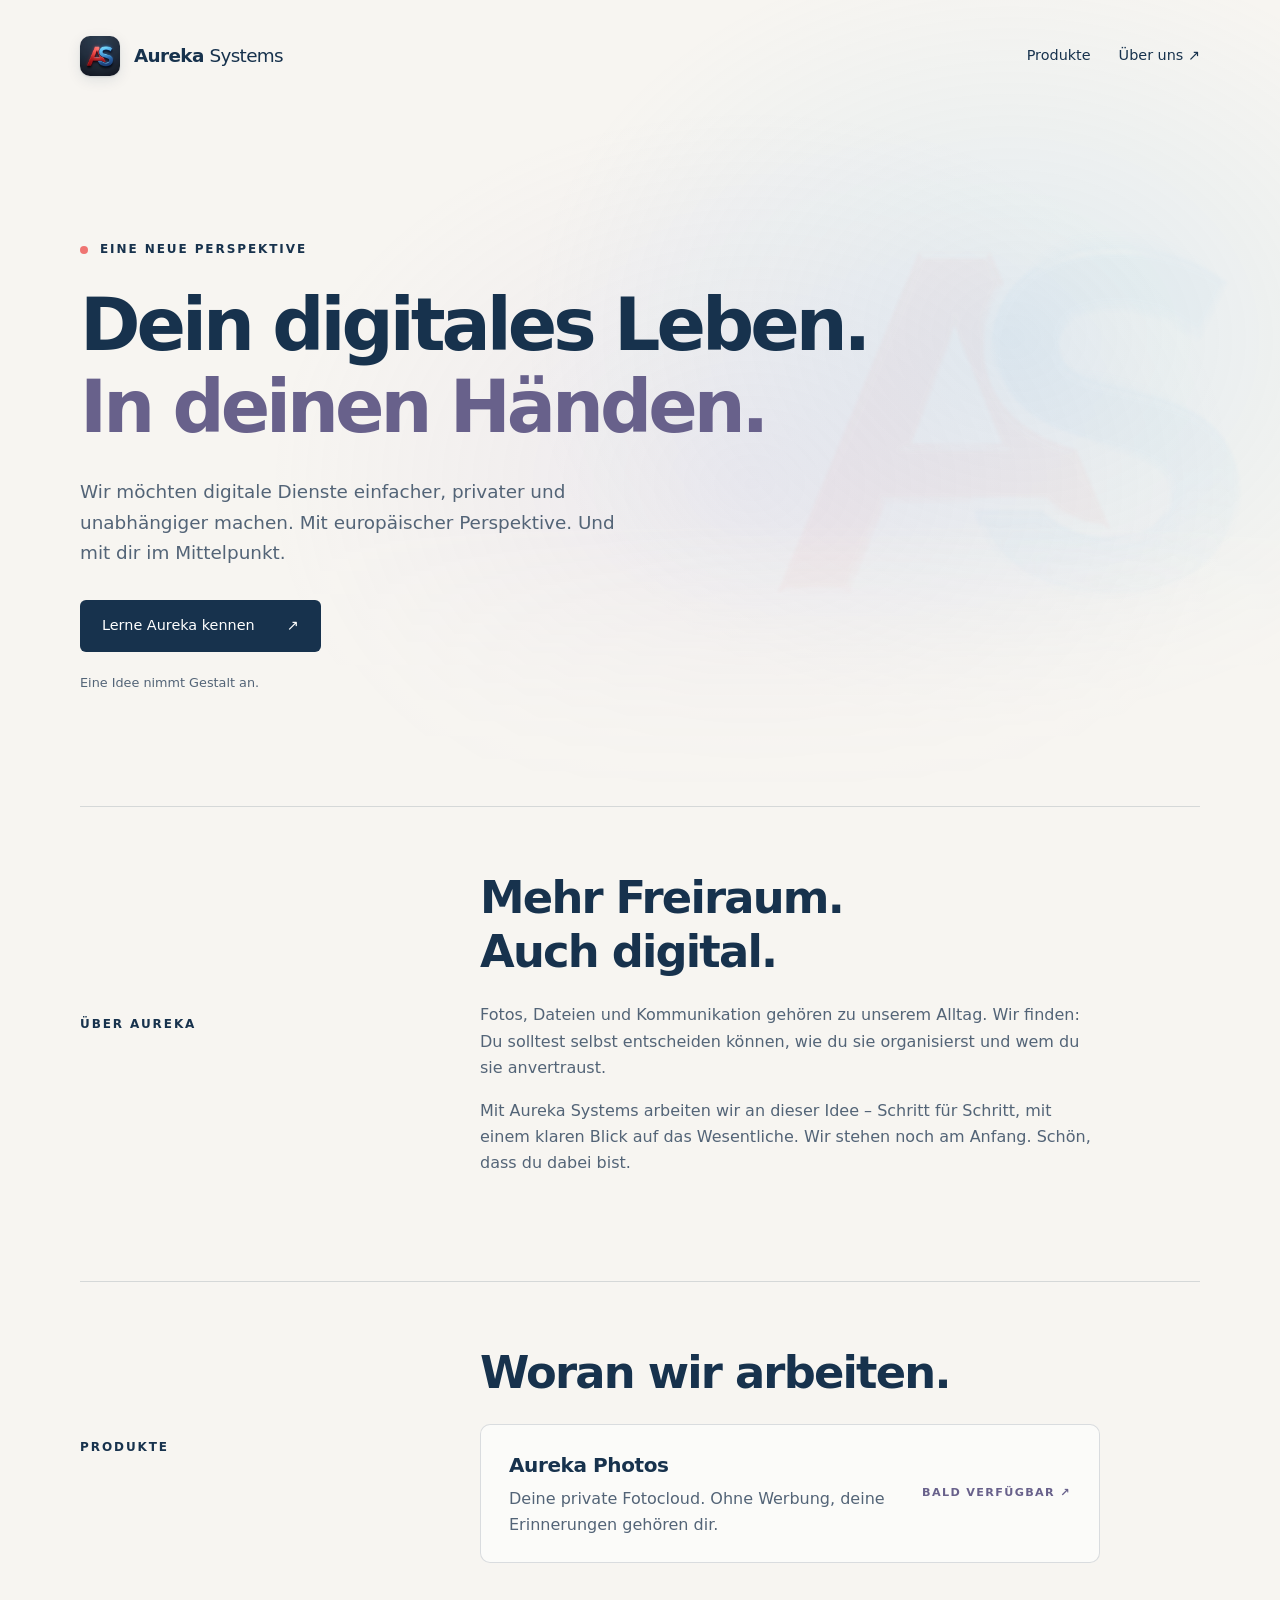
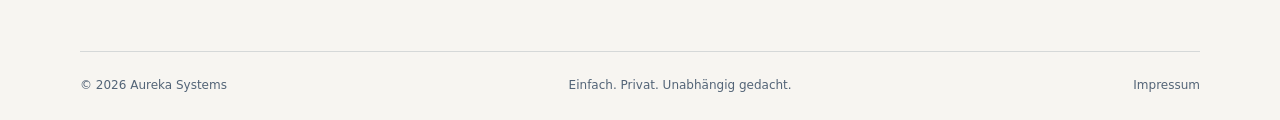
==== public/index.html @ a75b868a "Show the release first in the footer and link it to GitHub" ====
<!doctype html>
<html lang="de">
<head>
<meta charset="utf-8">
<meta name="viewport" content="width=device-width, initial-scale=1">
<meta name="description" content="Aureka Systems – dein digitales Leben. Einfach, privat und unabhängig gedacht.">
<meta name="theme-color" content="#f7f5f1">
<title>Aureka Systems – Dein digitales Leben. In deinen Händen.</title>
<link rel="icon" href="favicon.ico" sizes="48x48">
<link rel="icon" href="assets/favicon-32.png" type="image/png" sizes="32x32">
<link rel="apple-touch-icon" href="apple-touch-icon.png">
<link rel="stylesheet" href="assets/style.css">
</head>
<body>
<a class="skip-link" href="#main">Zum Inhalt</a>
<header class="header wrap">
<a class="brand" href="./"><img class="brand-mark" src="assets/logo.png" alt="" width="40" height="40"><span>Aureka <span class="brand-light">Systems</span></span></a>
<nav aria-label="Hauptnavigation"><a href="#products">Produkte</a><a href="#about">Über uns ↗</a></nav>
</header>
<main id="main">
<section class="hero wrap" aria-labelledby="hero-title">
<p class="eyebrow"><span aria-hidden="true"></span> Eine neue Perspektive</p>
<h1 id="hero-title">Dein digitales Leben.<br><span>In deinen Händen.</span></h1>
<p class="intro">Wir möchten digitale Dienste einfacher, privater und unabhängiger machen. Mit europäischer Perspektive. Und mit dir im Mittelpunkt.</p>
<a class="button" href="#about">Lerne Aureka kennen <span aria-hidden="true">↗</span></a>
<p class="hero-note">Eine Idee nimmt Gestalt an.</p>
</section>
<section class="about wrap" id="about" aria-labelledby="about-title">
<p class="eyebrow">Über Aureka</p>
<div><h2 id="about-title">Mehr Freiraum.<br>Auch digital.</h2>
<p>Fotos, Dateien und Kommunikation gehören zu unserem Alltag. Wir finden: Du solltest selbst entscheiden können, wie du sie organisierst und wem du sie anvertraust.</p>
<p>Mit Aureka Systems arbeiten wir an dieser Idee – Schritt für Schritt, mit einem klaren Blick auf das Wesentliche. Wir stehen noch am Anfang. Schön, dass du dabei bist.</p>
</div>
</section>
<section class="products wrap" id="products" aria-labelledby="products-title">
<p class="eyebrow">Produkte</p>
<div><h2 id="products-title">Woran wir arbeiten.</h2>
<a class="product" href="products/photos.html"><div><h3>Aureka Photos</h3><p>Deine private Fotocloud. Ohne Werbung, deine Erinnerungen gehören dir.</p></div><span class="product-tag">Bald verfügbar ↗</span></a>
</div>
</section>
</main>
<footer class="footer wrap"><span><!-- version -->© 2026 Aureka Systems</span><span>Einfach. Privat. Unabhängig gedacht.</span><a href="impressum.html">Impressum</a></footer>
</body>
</html>
---- public/assets/style.css ----
:root { color-scheme: light; --paper: #f7f5f1; --navy: #17324d; --muted: #536477; --wrap: min(1120px, calc(100vw - 64px)); }
* { box-sizing: border-box; }
html { scroll-behavior: smooth; scroll-padding-top: 2rem; }
body { margin: 0; min-height: 100vh; min-height: 100dvh; display: flex; flex-direction: column; overflow-x: clip; background: var(--paper); color: var(--navy); font-family: "Segoe UI", system-ui, sans-serif; line-height: 1.65; -webkit-font-smoothing: antialiased; }
a { color: inherit; text-underline-offset: .25em; }
a:focus-visible { outline: 3px solid var(--navy); outline-offset: 6px; }
.wrap { width: min(1120px, calc(100% - 64px)); margin-inline: auto; }
main { flex: 1 0 auto; }
.skip-link { position: absolute; top: -100px; left: 24px; padding: 12px; background: white; z-index: 2; }
.skip-link:focus { top: 12px; }
.header { min-height: 112px; display: flex; align-items: center; justify-content: space-between; gap: 24px; }
.brand { display: inline-flex; align-items: center; gap: 14px; font-size: 1.15rem; font-weight: 650; text-decoration: none; letter-spacing: -.035em; }
.brand-light { font-weight: 400; }
.brand-mark { display: block; width: 40px; height: 40px; border-radius: 10px; box-shadow: 0 1px 2px #17324d1f, 0 4px 14px #17324d1a; }
nav { display: flex; gap: 28px; }
nav a { font-size: .9rem; text-decoration: none; }
nav a:hover { text-decoration: underline; }
.hero { position: relative; padding-block: clamp(72px, 10vw, 144px) 100px; }
/* Glow spans the full viewport width and fades out softly, so it never ends in a visible edge on wide screens. */
.hero::before { content: ""; position: absolute; z-index: -1; pointer-events: none; top: -112px; bottom: 0; left: calc(50% - 50vw); right: calc(50% - 50vw); background: radial-gradient(ellipse calc(var(--wrap) * .62) 560px at calc(50% + var(--wrap) * .33) 42%, #6db7e824, transparent 70%), radial-gradient(ellipse calc(var(--wrap) * .6) 520px at calc(50% + var(--wrap) * .1) 60%, #a99ad820, transparent 72%); -webkit-mask-image: linear-gradient(to bottom, #000 65%, transparent); mask-image: linear-gradient(to bottom, #000 65%, transparent); }
/* The AS mark, barely visible, sits where the glow is brightest. */
.hero::after { content: ""; position: absolute; z-index: -1; pointer-events: none; width: min(520px, 44%); aspect-ratio: 598 / 462; left: calc(83% - min(260px, 22%)); top: 44%; transform: translateY(-50%); background: url("as-watermark.webp") center / contain no-repeat; opacity: .045; filter: blur(1.5px); }
.eyebrow { display: flex; align-items: center; gap: 12px; font-size: .75rem; font-weight: 650; letter-spacing: .16em; text-transform: uppercase; margin: 0 0 24px; }
.eyebrow > span { height: 8px; width: 8px; border-radius: 50%; background: #ef7472; }
h1 { font-size: clamp(2.6rem, 5.7vw, 4.8rem); font-weight: 550; line-height: 1.12; letter-spacing: -.055em; margin: 0 0 30px; }
h1 > span { color: #68618b; }
.intro { max-width: 560px; color: var(--muted); font-size: 1.15rem; margin: 0 0 32px; }
.button { display: inline-flex; gap: 32px; align-items: center; padding: 14px 22px; border-radius: 6px; background: var(--navy); color: white; text-decoration: none; font-size: .9rem; }
.button:hover { background: #284963; }
.hero-note { color: var(--muted); font-size: .8rem; margin-top: 20px; }
.about { border-top: 1px solid #17324d26; display: grid; grid-template-columns: 1fr 2fr; gap: 40px; padding-block: 64px 88px; }
.about .eyebrow { padding-top: 10px; }
h2 { font-size: clamp(2rem, 3.5vw, 2.8rem); line-height: 1.2; letter-spacing: -.04em; font-weight: 550; margin: 0 0 24px; }
.about p:not(.eyebrow) { max-width: 620px; color: var(--muted); }
.products { border-top: 1px solid #17324d26; display: grid; grid-template-columns: 1fr 2fr; gap: 40px; padding-block: 64px 88px; }
.products .eyebrow { padding-top: 10px; }
.product { display: flex; justify-content: space-between; align-items: center; gap: 24px; max-width: 620px; padding: 24px 28px; border: 1px solid #17324d26; border-radius: 10px; background: #ffffff8c; text-decoration: none; transition: border-color .2s, background .2s; }
.product:hover { border-color: #17324d59; background: #fff; }
.product h3 { font-size: 1.25rem; font-weight: 600; letter-spacing: -.02em; margin: 0 0 4px; }
.product p { color: var(--muted); margin: 0; }
.product-tag { font-size: .7rem; font-weight: 650; letter-spacing: .12em; text-transform: uppercase; color: #68618b; white-space: nowrap; }
.footer { display: flex; justify-content: space-between; gap: 20px; border-top: 1px solid #17324d26; padding-block: 24px; color: var(--muted); font-size: .75rem; }
.footer a { text-decoration: none; }
.version::after { content: "·"; margin-inline: .5em; }
.version { opacity: .7; font-variant-numeric: tabular-nums; }
.footer a:hover { text-decoration: underline; }
.legal > * { max-width: 760px; }
.legal { padding-block: clamp(48px, 7vw, 96px) 88px; }
.legal h1 { font-size: clamp(2.2rem, 4.5vw, 3.4rem); margin-bottom: 20px; }
.legal h2 { font-size: 1.15rem; letter-spacing: -.01em; font-weight: 650; margin: 44px 0 12px; }
.legal p, .legal dd { color: var(--muted); }
.legal p { margin: 0 0 12px; }
.legal-lead { font-size: 1.05rem; }
.legal-list { display: grid; grid-template-columns: 16rem 1fr; gap: 6px 24px; margin: 0; }
.legal-list dt { font-weight: 600; }
.legal-list dd { margin: 0; overflow-wrap: anywhere; }
@media (max-width: 600px) {
:root { --wrap: calc(100vw - 40px); }
.wrap { width: calc(100% - 40px); }
.header { min-height: 88px; gap: 12px; }
.brand { gap: 10px; font-size: 1rem; }
.brand-mark { width: 34px; height: 34px; border-radius: 8px; }
nav { gap: 16px; }
nav a { font-size: .8rem; }
.hero { padding-block: 64px 72px; }
.hero::after { width: 74%; left: auto; right: -6%; top: 48%; opacity: .05; filter: blur(1px); }
.intro { font-size: 1rem; }
.about, .products { grid-template-columns: 1fr; gap: 8px; padding-block: 40px 56px; }
.product { flex-direction: column; align-items: flex-start; gap: 8px; padding: 20px; }
.footer { flex-direction: column; gap: 4px; }
.legal-list { grid-template-columns: 1fr; gap: 0; }
.legal-list dd { margin-bottom: 10px; }
}
@media (prefers-reduced-motion: reduce) { html { scroll-behavior: auto; } }
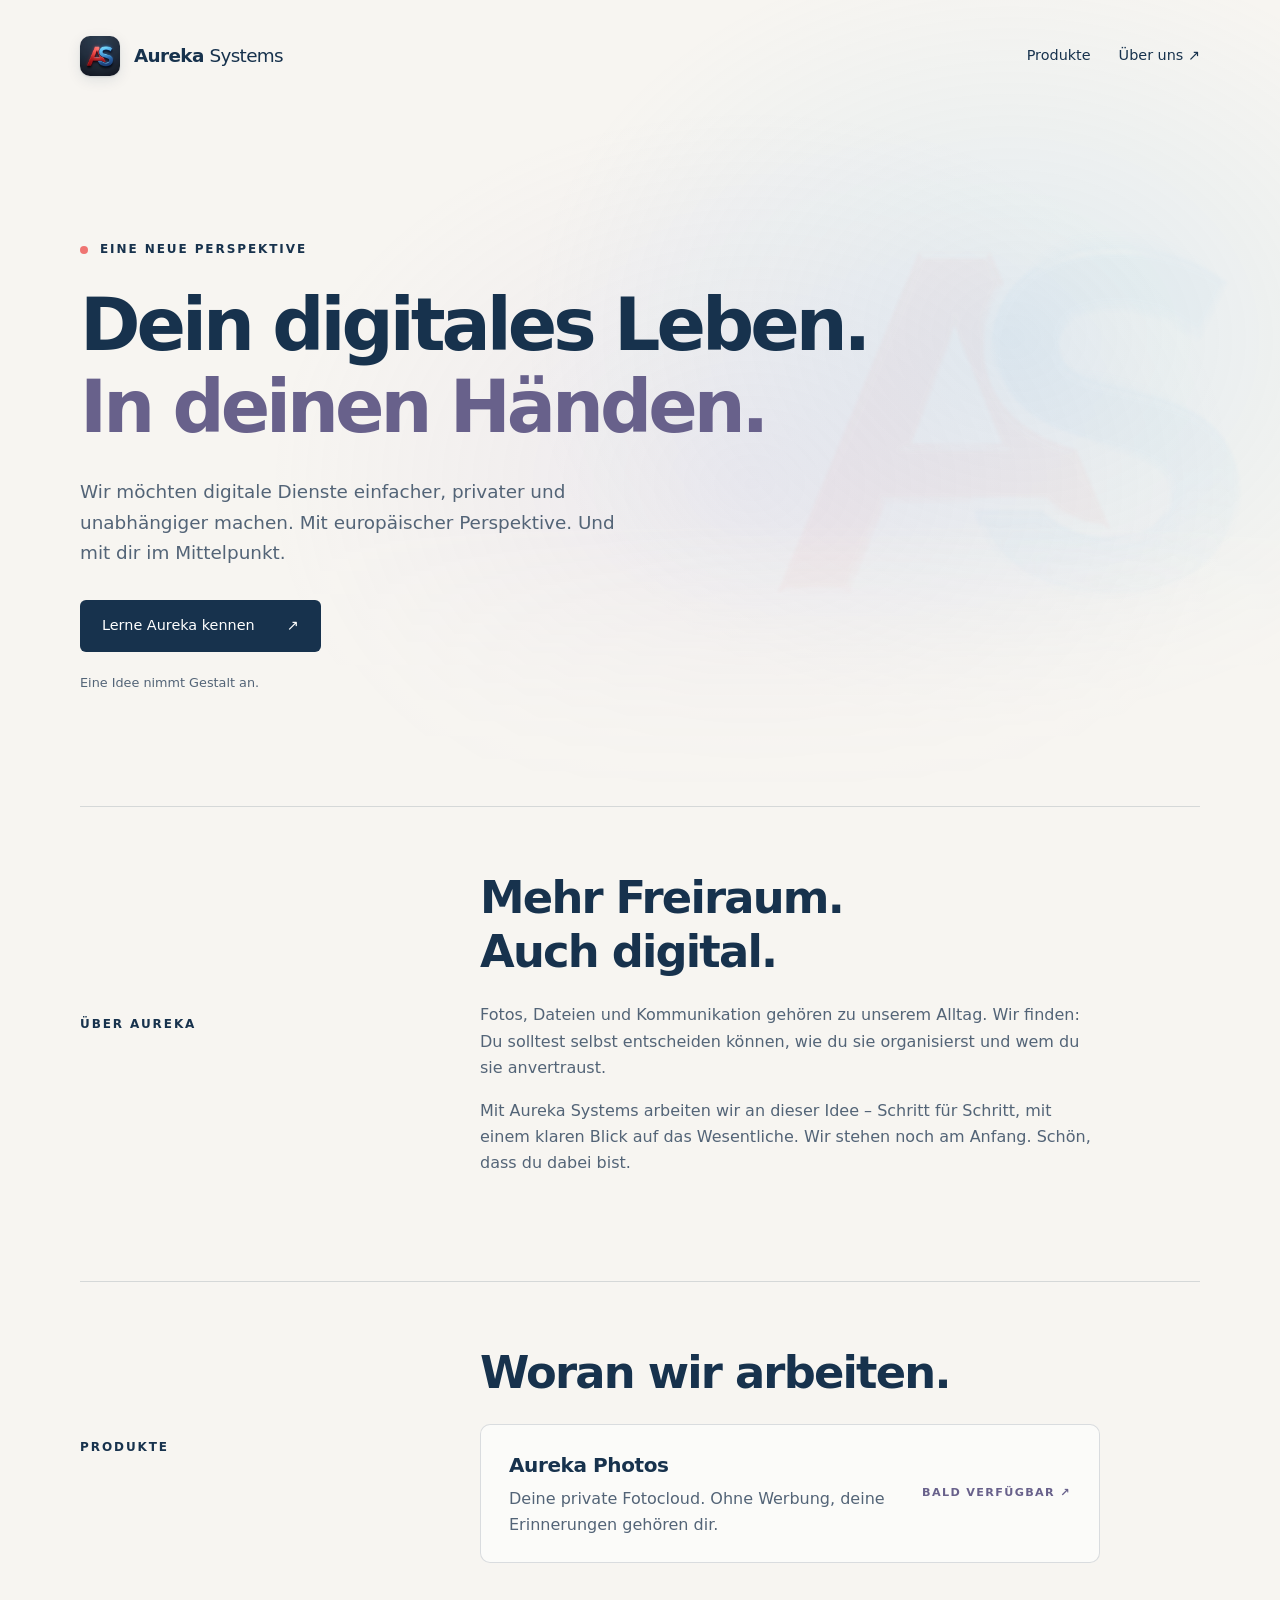
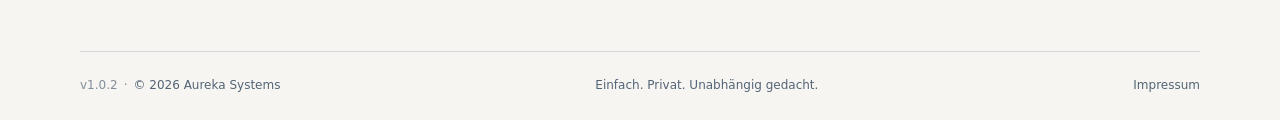
==== commit fc92e273: "Release v1.0.2" ====
--- a/public/index.html
+++ b/public/index.html
@@ -39,6 +39,6 @@
 </div>
 </section>
 </main>
-<footer class="footer wrap"><span><!-- version -->© 2026 Aureka Systems</span><span>Einfach. Privat. Unabhängig gedacht.</span><a href="impressum.html">Impressum</a></footer>
+<footer class="footer wrap"><span><span class="version"><a href="https://github.com/aurekasystems/aureka.at/releases/tag/v1.0.2">v1.0.2</a></span>© 2026 Aureka Systems</span><span>Einfach. Privat. Unabhängig gedacht.</span><a href="impressum.html">Impressum</a></footer>
 </body>
 </html>
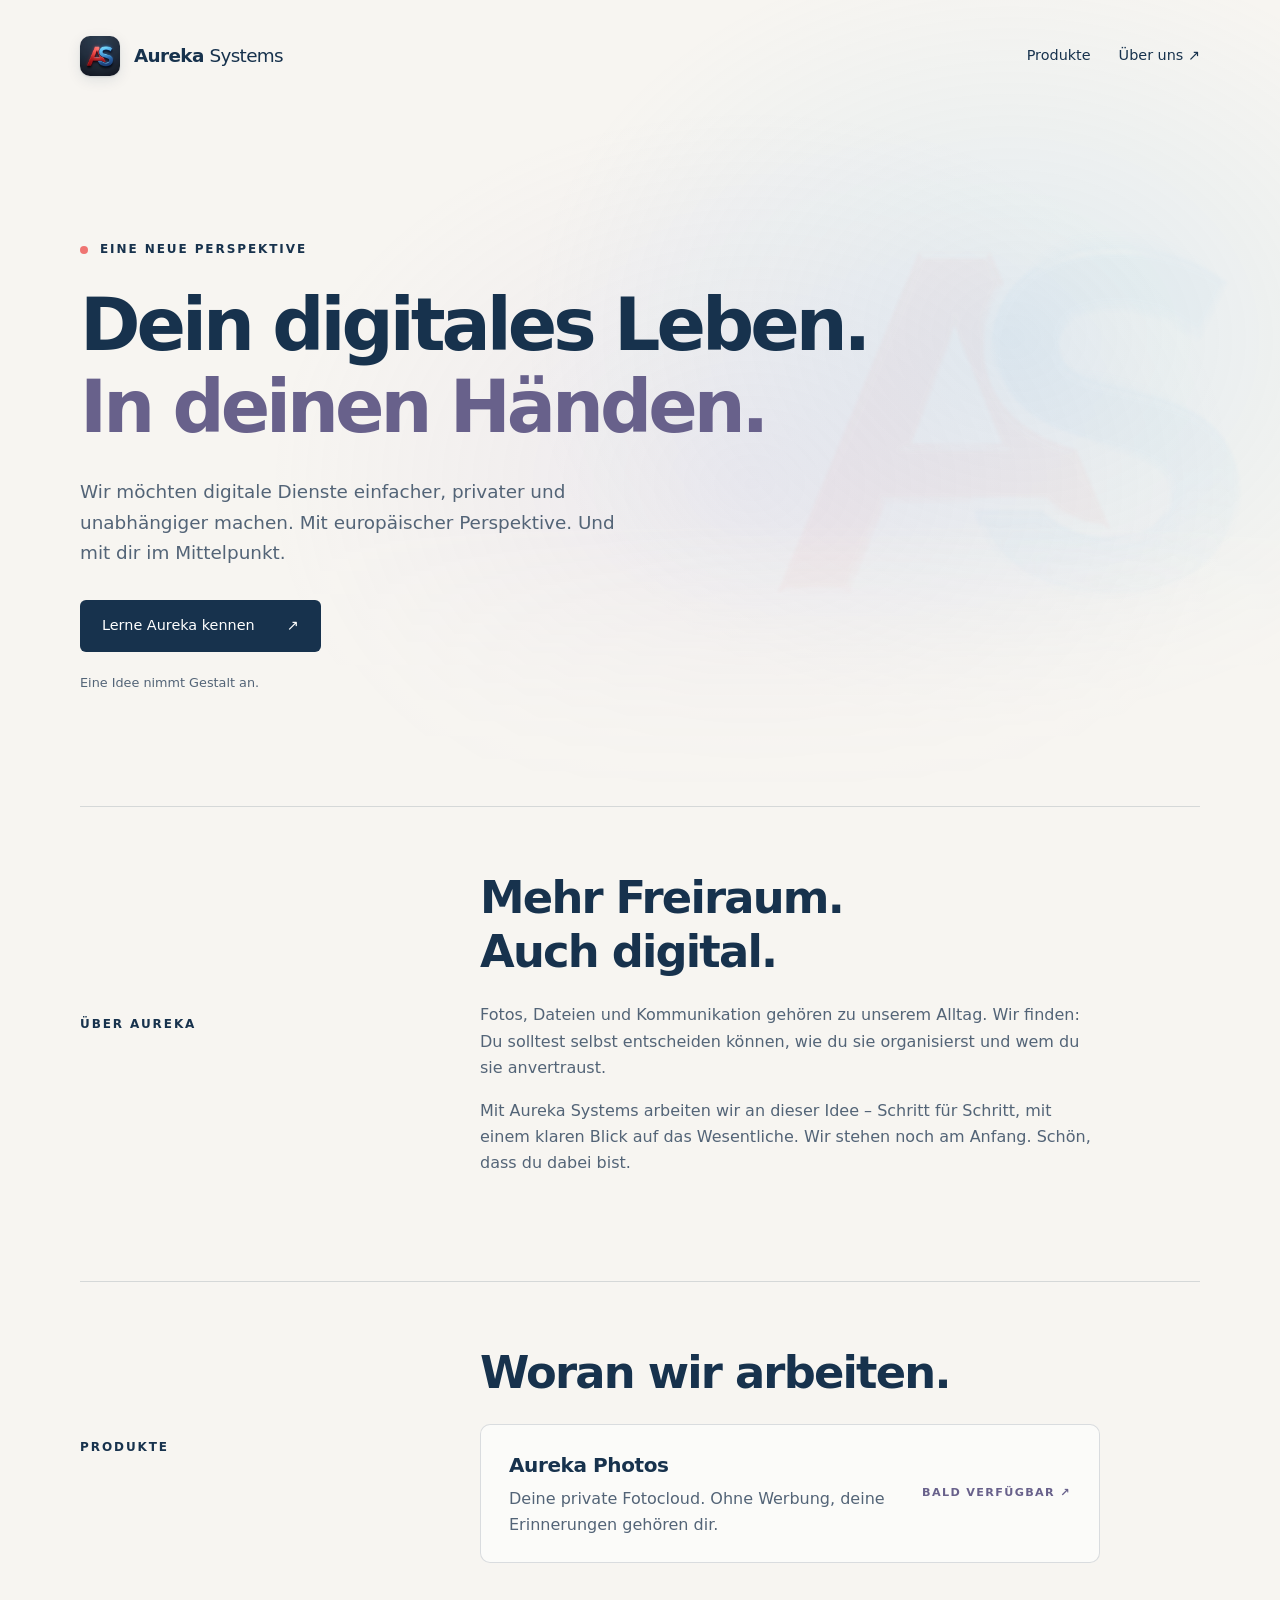
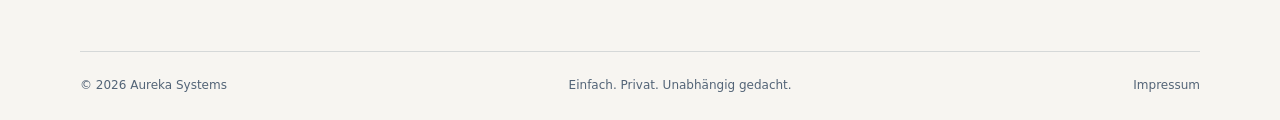
==== commit f8c65636: "Set the release version through one placeholder and cache versioned assets" ====
--- a/public/index.html
+++ b/public/index.html
@@ -7,14 +7,14 @@
 <meta name="theme-color" content="#f7f5f1">
 <title>Aureka Systems – Dein digitales Leben. In deinen Händen.</title>
 <link rel="icon" href="favicon.ico" sizes="48x48">
-<link rel="icon" href="assets/favicon-32.png" type="image/png" sizes="32x32">
-<link rel="apple-touch-icon" href="apple-touch-icon.png">
-<link rel="stylesheet" href="assets/style.css">
+<link rel="icon" href="assets/favicon-32.png?v=__SITE_VERSION__" type="image/png" sizes="32x32">
+<link rel="apple-touch-icon" href="apple-touch-icon.png?v=__SITE_VERSION__">
+<link rel="stylesheet" href="assets/style.css?v=__SITE_VERSION__">
 </head>
 <body>
 <a class="skip-link" href="#main">Zum Inhalt</a>
 <header class="header wrap">
-<a class="brand" href="./"><img class="brand-mark" src="assets/logo.png" alt="" width="40" height="40"><span>Aureka <span class="brand-light">Systems</span></span></a>
+<a class="brand" href="./"><img class="brand-mark" src="assets/logo.png?v=__SITE_VERSION__" alt="" width="40" height="40"><span>Aureka <span class="brand-light">Systems</span></span></a>
 <nav aria-label="Hauptnavigation"><a href="#products">Produkte</a><a href="#about">Über uns ↗</a></nav>
 </header>
 <main id="main">
@@ -39,6 +39,6 @@
 </div>
 </section>
 </main>
-<footer class="footer wrap"><span><span class="version"><a href="https://github.com/aurekasystems/aureka.at/releases/tag/v1.0.2">v1.0.2</a></span>© 2026 Aureka Systems</span><span>Einfach. Privat. Unabhängig gedacht.</span><a href="impressum.html">Impressum</a></footer>
+<footer class="footer wrap"><span><span class="version"><a href="https://github.com/aurekasystems/aureka.at/releases/tag/__SITE_VERSION__">__SITE_VERSION__</a></span>© 2026 Aureka Systems</span><span>Einfach. Privat. Unabhängig gedacht.</span><a href="impressum.html">Impressum</a></footer>
 </body>
 </html>
--- a/public/assets/style.css
+++ b/public/assets/style.css
@@ -19,7 +19,7 @@
 /* Glow spans the full viewport width and fades out softly, so it never ends in a visible edge on wide screens. */
 .hero::before { content: ""; position: absolute; z-index: -1; pointer-events: none; top: -112px; bottom: 0; left: calc(50% - 50vw); right: calc(50% - 50vw); background: radial-gradient(ellipse calc(var(--wrap) * .62) 560px at calc(50% + var(--wrap) * .33) 42%, #6db7e824, transparent 70%), radial-gradient(ellipse calc(var(--wrap) * .6) 520px at calc(50% + var(--wrap) * .1) 60%, #a99ad820, transparent 72%); -webkit-mask-image: linear-gradient(to bottom, #000 65%, transparent); mask-image: linear-gradient(to bottom, #000 65%, transparent); }
 /* The AS mark, barely visible, sits where the glow is brightest. */
-.hero::after { content: ""; position: absolute; z-index: -1; pointer-events: none; width: min(520px, 44%); aspect-ratio: 598 / 462; left: calc(83% - min(260px, 22%)); top: 44%; transform: translateY(-50%); background: url("as-watermark.webp") center / contain no-repeat; opacity: .045; filter: blur(1.5px); }
+.hero::after { content: ""; position: absolute; z-index: -1; pointer-events: none; width: min(520px, 44%); aspect-ratio: 598 / 462; left: calc(83% - min(260px, 22%)); top: 44%; transform: translateY(-50%); background: url("as-watermark.webp?v=__SITE_VERSION__") center / contain no-repeat; opacity: .045; filter: blur(1.5px); }
 .eyebrow { display: flex; align-items: center; gap: 12px; font-size: .75rem; font-weight: 650; letter-spacing: .16em; text-transform: uppercase; margin: 0 0 24px; }
 .eyebrow > span { height: 8px; width: 8px; border-radius: 50%; background: #ef7472; }
 h1 { font-size: clamp(2.6rem, 5.7vw, 4.8rem); font-weight: 550; line-height: 1.12; letter-spacing: -.055em; margin: 0 0 30px; }
@@ -43,6 +43,8 @@
 .footer a { text-decoration: none; }
 .version::after { content: "·"; margin-inline: .5em; }
 .version { opacity: .7; font-variant-numeric: tabular-nums; }
+/* Unreleased files (local preview) still carry the placeholder. */
+.version:has(a[href$="/__SITE_VERSION__"]) { display: none; }
 .footer a:hover { text-decoration: underline; }
 .legal > * { max-width: 760px; }
 .legal { padding-block: clamp(48px, 7vw, 96px) 88px; }
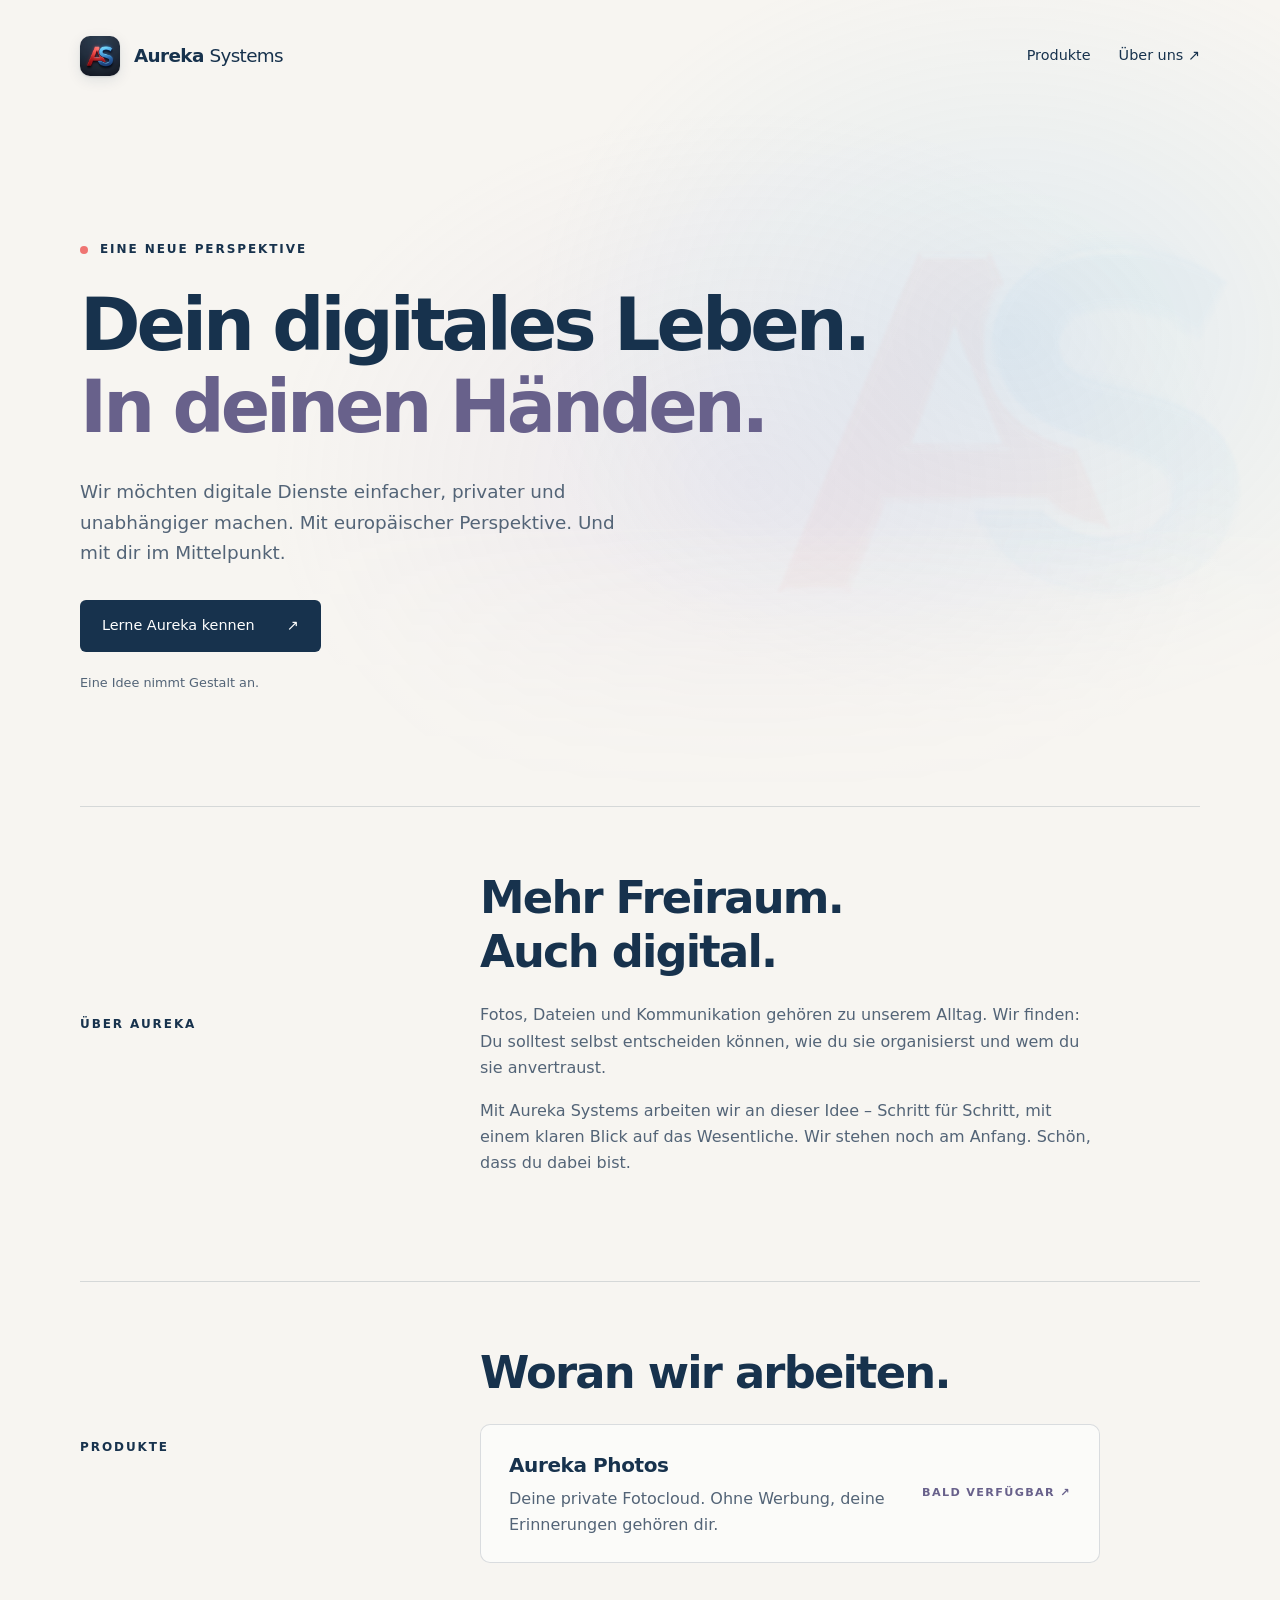
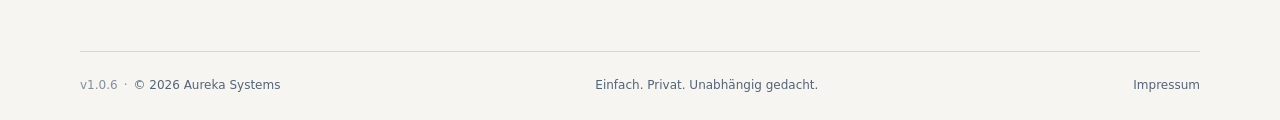
==== commit d65796e0: "Release v1.0.6" ====
--- a/public/index.html
+++ b/public/index.html
@@ -7,14 +7,14 @@
 <meta name="theme-color" content="#f7f5f1">
 <title>Aureka Systems – Dein digitales Leben. In deinen Händen.</title>
 <link rel="icon" href="favicon.ico" sizes="48x48">
-<link rel="icon" href="assets/favicon-32.png?v=__SITE_VERSION__" type="image/png" sizes="32x32">
-<link rel="apple-touch-icon" href="apple-touch-icon.png?v=__SITE_VERSION__">
-<link rel="stylesheet" href="assets/style.css?v=__SITE_VERSION__">
+<link rel="icon" href="assets/favicon-32.png?v=v1.0.6" type="image/png" sizes="32x32">
+<link rel="apple-touch-icon" href="apple-touch-icon.png?v=v1.0.6">
+<link rel="stylesheet" href="assets/style.css?v=v1.0.6">
 </head>
 <body>
 <a class="skip-link" href="#main">Zum Inhalt</a>
 <header class="header wrap">
-<a class="brand" href="./"><img class="brand-mark" src="assets/logo.png?v=__SITE_VERSION__" alt="" width="40" height="40"><span>Aureka <span class="brand-light">Systems</span></span></a>
+<a class="brand" href="./"><img class="brand-mark" src="assets/logo.png?v=v1.0.6" alt="" width="40" height="40"><span>Aureka <span class="brand-light">Systems</span></span></a>
 <nav aria-label="Hauptnavigation"><a href="#products">Produkte</a><a href="#about">Über uns ↗</a></nav>
 </header>
 <main id="main">
@@ -39,6 +39,6 @@
 </div>
 </section>
 </main>
-<footer class="footer wrap"><span><span class="version"><a href="https://github.com/aurekasystems/aureka.at/releases/tag/__SITE_VERSION__">__SITE_VERSION__</a></span>© 2026 Aureka Systems</span><span>Einfach. Privat. Unabhängig gedacht.</span><a href="impressum.html">Impressum</a></footer>
+<footer class="footer wrap"><span><span class="version"><a href="https://github.com/aurekasystems/aureka.at/releases/tag/v1.0.6">v1.0.6</a></span>© 2026 Aureka Systems</span><span>Einfach. Privat. Unabhängig gedacht.</span><a href="impressum.html">Impressum</a></footer>
 </body>
 </html>
--- a/public/assets/style.css
+++ b/public/assets/style.css
@@ -19,7 +19,7 @@
 /* Glow spans the full viewport width and fades out softly, so it never ends in a visible edge on wide screens. */
 .hero::before { content: ""; position: absolute; z-index: -1; pointer-events: none; top: -112px; bottom: 0; left: calc(50% - 50vw); right: calc(50% - 50vw); background: radial-gradient(ellipse calc(var(--wrap) * .62) 560px at calc(50% + var(--wrap) * .33) 42%, #6db7e824, transparent 70%), radial-gradient(ellipse calc(var(--wrap) * .6) 520px at calc(50% + var(--wrap) * .1) 60%, #a99ad820, transparent 72%); -webkit-mask-image: linear-gradient(to bottom, #000 65%, transparent); mask-image: linear-gradient(to bottom, #000 65%, transparent); }
 /* The AS mark, barely visible, sits where the glow is brightest. */
-.hero::after { content: ""; position: absolute; z-index: -1; pointer-events: none; width: min(520px, 44%); aspect-ratio: 598 / 462; left: calc(83% - min(260px, 22%)); top: 44%; transform: translateY(-50%); background: url("as-watermark.webp?v=__SITE_VERSION__") center / contain no-repeat; opacity: .045; filter: blur(1.5px); }
+.hero::after { content: ""; position: absolute; z-index: -1; pointer-events: none; width: min(520px, 44%); aspect-ratio: 598 / 462; left: calc(83% - min(260px, 22%)); top: 44%; transform: translateY(-50%); background: url("as-watermark.webp?v=v1.0.6") center / contain no-repeat; opacity: .045; filter: blur(1.5px); }
 .eyebrow { display: flex; align-items: center; gap: 12px; font-size: .75rem; font-weight: 650; letter-spacing: .16em; text-transform: uppercase; margin: 0 0 24px; }
 .eyebrow > span { height: 8px; width: 8px; border-radius: 50%; background: #ef7472; }
 h1 { font-size: clamp(2.6rem, 5.7vw, 4.8rem); font-weight: 550; line-height: 1.12; letter-spacing: -.055em; margin: 0 0 30px; }
@@ -43,8 +43,9 @@
 .footer a { text-decoration: none; }
 .version::after { content: "·"; margin-inline: .5em; }
 .version { opacity: .7; font-variant-numeric: tabular-nums; }
-/* Unreleased files (local preview) still carry the placeholder. */
-.version:has(a[href$="/__SITE_VERSION__"]) { display: none; }
+/* Unreleased files (local preview) still carry the placeholder. The selector
+   leaves out its first "_", so the release workflow does not replace it. */
+.version:has(a[href$="_SITE_VERSION__"]) { display: none; }
 .footer a:hover { text-decoration: underline; }
 .legal > * { max-width: 760px; }
 .legal { padding-block: clamp(48px, 7vw, 96px) 88px; }
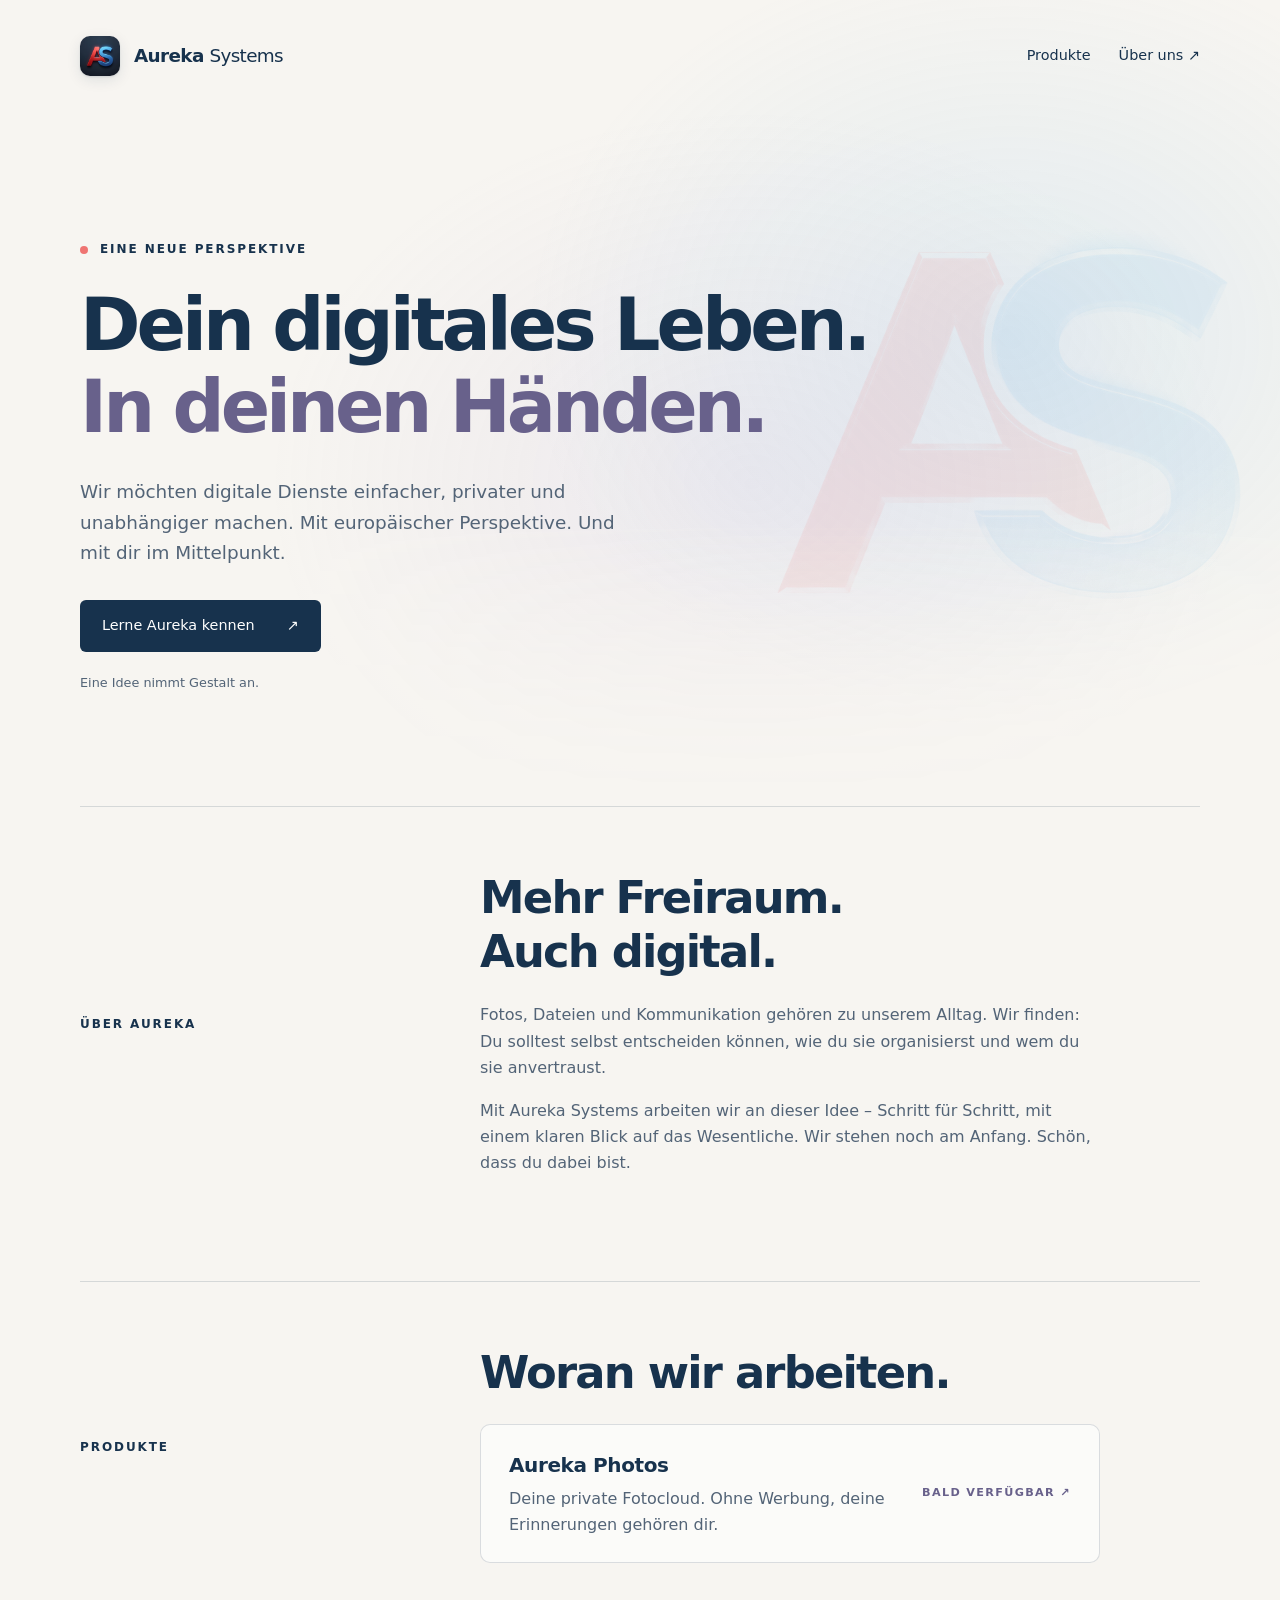
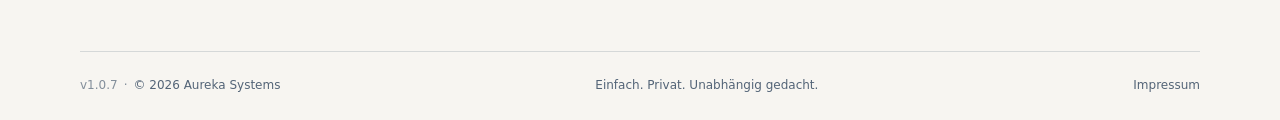
==== commit d1fd43ca: "Release v1.0.7" ====
--- a/public/index.html
+++ b/public/index.html
@@ -7,14 +7,14 @@
 <meta name="theme-color" content="#f7f5f1">
 <title>Aureka Systems – Dein digitales Leben. In deinen Händen.</title>
 <link rel="icon" href="favicon.ico" sizes="48x48">
-<link rel="icon" href="assets/favicon-32.png?v=v1.0.6" type="image/png" sizes="32x32">
-<link rel="apple-touch-icon" href="apple-touch-icon.png?v=v1.0.6">
-<link rel="stylesheet" href="assets/style.css?v=v1.0.6">
+<link rel="icon" href="assets/favicon-32.png?v=v1.0.7" type="image/png" sizes="32x32">
+<link rel="apple-touch-icon" href="apple-touch-icon.png?v=v1.0.7">
+<link rel="stylesheet" href="assets/style.css?v=v1.0.7">
 </head>
 <body>
 <a class="skip-link" href="#main">Zum Inhalt</a>
 <header class="header wrap">
-<a class="brand" href="./"><img class="brand-mark" src="assets/logo.png?v=v1.0.6" alt="" width="40" height="40"><span>Aureka <span class="brand-light">Systems</span></span></a>
+<a class="brand" href="./"><img class="brand-mark" src="assets/logo.png?v=v1.0.7" alt="" width="40" height="40"><span>Aureka <span class="brand-light">Systems</span></span></a>
 <nav aria-label="Hauptnavigation"><a href="#products">Produkte</a><a href="#about">Über uns ↗</a></nav>
 </header>
 <main id="main">
@@ -39,6 +39,6 @@
 </div>
 </section>
 </main>
-<footer class="footer wrap"><span><span class="version"><a href="https://github.com/aurekasystems/aureka.at/releases/tag/v1.0.6">v1.0.6</a></span>© 2026 Aureka Systems</span><span>Einfach. Privat. Unabhängig gedacht.</span><a href="impressum.html">Impressum</a></footer>
+<footer class="footer wrap"><span><span class="version"><a href="https://github.com/aurekasystems/aureka.at/releases/tag/v1.0.7">v1.0.7</a></span>© 2026 Aureka Systems</span><span>Einfach. Privat. Unabhängig gedacht.</span><a href="impressum.html">Impressum</a></footer>
 </body>
 </html>
--- a/public/assets/style.css
+++ b/public/assets/style.css
@@ -18,8 +18,8 @@
 .hero { position: relative; padding-block: clamp(72px, 10vw, 144px) 100px; }
 /* Glow spans the full viewport width and fades out softly, so it never ends in a visible edge on wide screens. */
 .hero::before { content: ""; position: absolute; z-index: -1; pointer-events: none; top: -112px; bottom: 0; left: calc(50% - 50vw); right: calc(50% - 50vw); background: radial-gradient(ellipse calc(var(--wrap) * .62) 560px at calc(50% + var(--wrap) * .33) 42%, #6db7e824, transparent 70%), radial-gradient(ellipse calc(var(--wrap) * .6) 520px at calc(50% + var(--wrap) * .1) 60%, #a99ad820, transparent 72%); -webkit-mask-image: linear-gradient(to bottom, #000 65%, transparent); mask-image: linear-gradient(to bottom, #000 65%, transparent); }
-/* The AS mark, barely visible, sits where the glow is brightest. */
-.hero::after { content: ""; position: absolute; z-index: -1; pointer-events: none; width: min(520px, 44%); aspect-ratio: 598 / 462; left: calc(83% - min(260px, 22%)); top: 44%; transform: translateY(-50%); background: url("as-watermark.webp?v=v1.0.6") center / contain no-repeat; opacity: .045; filter: blur(1.5px); }
+/* The AS mark sits where the glow is brightest: clearly visible, but still a background element. */
+.hero::after { content: ""; position: absolute; z-index: -1; pointer-events: none; width: min(520px, 44%); aspect-ratio: 598 / 462; left: calc(83% - min(260px, 22%)); top: 44%; transform: translateY(-50%); background: url("as-watermark.webp?v=v1.0.7") center / contain no-repeat; opacity: .11; filter: blur(.75px); }
 .eyebrow { display: flex; align-items: center; gap: 12px; font-size: .75rem; font-weight: 650; letter-spacing: .16em; text-transform: uppercase; margin: 0 0 24px; }
 .eyebrow > span { height: 8px; width: 8px; border-radius: 50%; background: #ef7472; }
 h1 { font-size: clamp(2.6rem, 5.7vw, 4.8rem); font-weight: 550; line-height: 1.12; letter-spacing: -.055em; margin: 0 0 30px; }
@@ -66,7 +66,7 @@
 nav { gap: 16px; }
 nav a { font-size: .8rem; }
 .hero { padding-block: 64px 72px; }
-.hero::after { width: 74%; left: auto; right: -6%; top: 48%; opacity: .05; filter: blur(1px); }
+.hero::after { width: 74%; left: auto; right: -6%; top: 48%; opacity: .12; filter: blur(.5px); }
 .intro { font-size: 1rem; }
 .about, .products { grid-template-columns: 1fr; gap: 8px; padding-block: 40px 56px; }
 .product { flex-direction: column; align-items: flex-start; gap: 8px; padding: 20px; }
